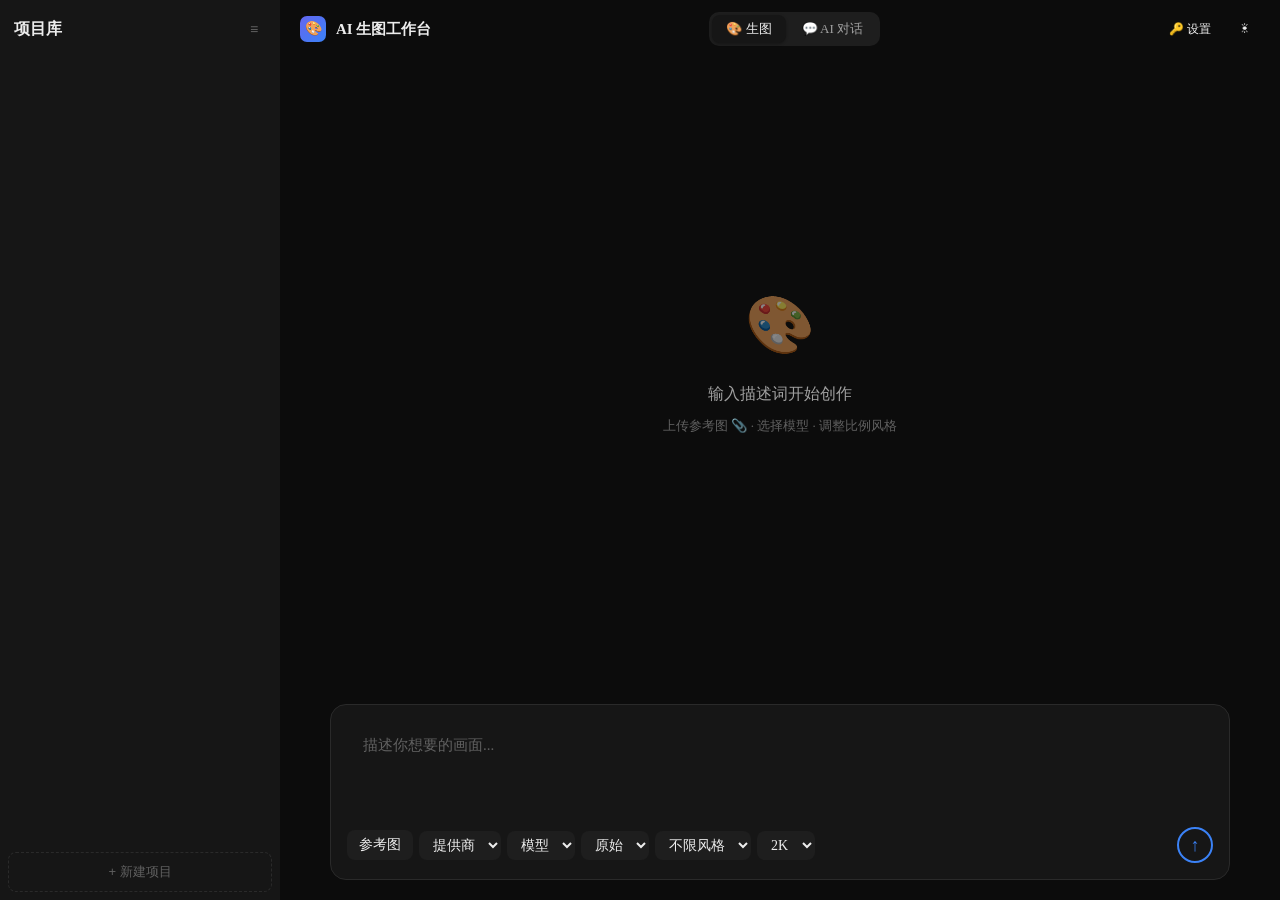
==== public/index.html @ 6ff05319 "feat: 添加 Google AI Studio — Gemini 2.5 Flash/Pro 对话 + Imagen 4 生图 | v2.3.0" ====
﻿<!DOCTYPE html>
<html lang="zh-CN">
<head>
  <meta charset="UTF-8">
  <meta name="app-version" content="2.1.0-20260521">
  <meta name="viewport" content="width=device-width, initial-scale=1.0">
  <title>AI 图片生成工作台</title>
  <link rel="stylesheet" href="css/style.css">
  <link rel="icon" href="data:image/svg+xml,<svg xmlns='http://www.w3.org/2000/svg' viewBox='0 0 32 32'><rect width='32' height='32' rx='8' fill='%233b82f6'/><text x='16' y='22' text-anchor='middle' fill='white' font-size='18'>🎨</text></svg>">
</head>
<body class="dark">

<div class="app-layout">

  <!-- ===== 左侧项目栏 ===== -->
  <aside class="sidebar" id="sidebar">
    <div class="sidebar-header">
      <span class="sidebar-title">项目库</span>
      <button class="btn-view-toggle" id="viewToggle" title="切换视图">≡</button>
    </div>
    <div class="project-list" id="projectList">
      <!-- JS 动态渲染 -->
    </div>
    <button class="btn-new-project" id="newProjectBtn">+ 新建项目</button>
  </aside>

  <!-- ===== 右侧主区域 ===== -->
  <main class="main-area">

    <header class="header">
      <div class="header-left">
        <div class="header-logo">🎨</div>
        <h1>AI 生图工作台</h1>
      </div>
      <div class="header-center">
        <div class="header-tabs" id="headerTabs">
          <button class="header-tab active" data-tab="image">🎨 生图</button>
          <button class="header-tab" data-tab="dialog">💬 AI 对话</button>
        </div>
      </div>
      <div class="header-right">
        <button class="btn btn-ghost btn-sm" id="settingsBtn">🔑 设置</button>
        <button class="btn btn-ghost btn-icon" id="themeToggle">☀</button>
      </div>
    </header>

    <div class="chat-view active" id="imageView">
      <div class="chat-container" id="chatContainer">
      <div class="chat-empty" id="chatEmpty">
        <div class="chat-empty-icon">🎨</div>
        <p>输入描述词开始创作</p>
        <p class="chat-empty-hint">上传参考图 📎 · 选择模型 · 调整比例风格</p>
      </div>
      <div class="chat-messages" id="chatMessages"></div>
      </div>
    </div>

    <div class="chat-view" id="dialogView">
      <div class="chat-container dialog-container" id="dialogContainer">
        <div class="chat-empty" id="dialogEmpty">
          <div class="chat-empty-icon">💬</div>
          <p>Gemini 3.1 Pro 智能对话</p>
          <p class="chat-empty-hint">随意聊天，也可以帮你构思生图 Prompt</p>
        </div>
        <div class="chat-messages dialog-messages" id="dialogMessages"></div>
      </div>
    </div>

    <!-- ===== 输入栏 ===== -->
    <div class="input-bar chat-view active" id="inputBar">
      <div class="input-bar-card">
        <div class="drag-overlay" id="dragOverlay">
          <div class="drag-overlay-icon">📎</div>
          <div class="drag-overlay-text">释放图片即可上传</div>
        </div>
        <textarea class="chat-input" id="chatInput" placeholder="描述你想要的画面..." rows="3" autofocus></textarea>
        <div class="attach-preview hidden" id="attachPreview"></div>
        <div class="input-toolbar">
          <div class="toolbar-left">
            <button class="toolbar-ref-btn" id="attachBtn">参考图</button>
            <select id="providerSelect" class="toolbar-select"><option value="">提供商</option></select>
            <select id="modelSelect" class="toolbar-select"><option value="">模型</option></select>
            <select id="sizeSelect" class="toolbar-select">
              <option value="">原始</option>
              <option value="1024x1024">1:1</option>
              <option value="1024x768">4:3</option>
              <option value="768x1024">3:4</option>
              <option value="1792x1024">16:9</option>
              <option value="1024x1792">9:16</option>
            </select>
            <select id="styleSelect" class="toolbar-select">
              <option value="">不限风格</option>
              <option value="photorealistic">写实</option>
              <option value="anime">二次元</option>
              <option value="oil-painting">油画</option>
              <option value="watercolor">水彩</option>
              <option value="cyberpunk">赛博朋克</option>
              <option value="minimalist">极简</option>
              <option value="3d-render">3D</option>
              <option value="pixel-art">像素</option>
            </select>
            <select id="qualitySelect" class="toolbar-select">
              <option value="2K">2K</option>
              <option value="4K">4K</option>
            </select>
          </div>
          <button class="btn btn-send-icon" id="sendBtn" title="生成">↑</button>
        </div>
      </div>
    </div>

    <div class="input-bar chat-view" id="dialogInputBar">
      <div class="input-bar-card input-bar-card">
        <textarea class="chat-input" id="dialogInput" placeholder="和 Gemini 3.1 Pro 聊天..." rows="3"></textarea>
        <div class="attach-preview hidden" id="dialogAttachPreview"></div>
        <div class="input-toolbar dialog-toolbar">
          <div class="toolbar-left">
            <button class="toolbar-ref-btn" id="dialogAttachBtn">参考图</button>            <select id="dialogModelSelect" class="toolbar-select">
            <option value="gemini-3.1-pro-preview">✨ Gemini 3.1 Pro</option>
            <option value="gemini-2.5-flash">Gemini 2.5 Flash (免费)</option>
            <option value="gemini-2.5-pro">Gemini 2.5 Pro (免费)</option>
            <option value="gemini-3.1-flash-preview-thinking-128">⚡ Gemini 3.1 Flash</option>
          </select>
          </div>
          <button class="btn btn-send-icon dialog-send-btn" id="dialogSendBtn" title="发送">↑</button>
        </div>
      </div>
    </div>

  </main>
</div>

<!-- ===== Lightbox ===== -->
<div class="lightbox" id="lightbox">
  <div class="lightbox-content">
    <button class="lightbox-close" id="lightboxClose">×</button>
    <img src="" alt="">
    <div class="lightbox-info"></div>
  </div>
  <div class="lightbox-actions">
    <button id="lightboxDownload">↓ 下载</button>
    <button id="lightboxRedo">↰ 做同款</button>
    <button id="lightboxContinue">✏️ 继续修改</button>
  </div>
</div>

<!-- ===== Toast ===== -->
<div class="toast-container" id="toastContainer"></div>

<!-- ===== 设置弹窗 ===== -->
<div class="modal-overlay hidden" id="settingsModal">
  <div class="modal">
    <h3>API Key 配置</h3>
    <p class="modal-hint">Key 仅保存在浏览器本地</p>
    <div class="form-group"><label>Google AI Studio (免费)</label><input type="password" class="apikey-input" data-provider="google" placeholder="AIzaSy..."></div>
    <div class="form-group"><label>BLTCY AI</label><input type="password" class="apikey-input" data-provider="bltcy" placeholder="sk-..."></div>
    <div class="form-group"><label>ChatGPT / OpenAI</label><input type="password" class="apikey-input" data-provider="chatgpt-image" placeholder="sk-..."></div>
    <div class="form-group"><label>豆包 (火山引擎)</label><input type="password" class="apikey-input" data-provider="doubao" placeholder="..."></div>
    <div class="modal-actions">
      <button class="btn" id="settingsClose">取消</button>
      <button class="btn btn-primary" onclick="window._saveSettings()">保存</button>
    </div>
  </div>
</div>

<!-- ===== 项目弹窗 ===== -->
<div class="modal-overlay hidden" id="projectModal">
  <div class="modal">
    <h3 id="projectModalTitle">新建项目</h3>
    <div class="form-group"><label>项目名称</label><input type="text" id="projectNameInput" placeholder="输入项目名..."></div>
    <div class="modal-actions">
      <button class="btn" id="projectModalClose">取消</button>
      <button class="btn btn-primary" id="projectModalSave">确认</button>
    </div>
  </div>
</div>

<script src="js/db.js"></script>
<script src="js/providers.js"></script>
<script src="js/app.js"></script>

</body>
</html>
---- public/css/style.css ----
﻿:root{--bg:#fcfcfc;--bg-card:#f2f2f2;--bg-input:#f3f4f6;--bg-hover:#f0f0f0;--text:#000000;--text-secondary:#6b7280;--text-muted:#9ca3af;--border:#e5e7eb;--accent:#2563eb;--accent-hover:#1d4ed8;--accent-light:#eff6ff;--danger:#ef4444;--success:#10b981;--radius:12px;--radius-sm:8px;--shadow:0 1px 3px rgba(0,0,0,.06);--shadow-lg:0 10px 25px rgba(0,0,0,.08);--transition:.2s ease;--font:-apple-system,BlinkMacSystemFont,''Segoe UI'',''PingFang SC'',''Microsoft YaHei'',sans-serif;--sidebar-w:280px}
.dark{--bg:#0c0c0c;--bg-card:#161616;--bg-input:#1e1e1e;--bg-hover:#252525;--text:#ededed;--text-secondary:#a0a0a0;--text-muted:#606060;--border:#2a2a2a;--accent:#3b82f6;--accent-hover:#60a5fa;--accent-light:#1e3a5f;--shadow:0 1px 3px rgba(0,0,0,.3);--shadow-lg:0 10px 25px rgba(0,0,0,.4)}
*,*::before,*::after{box-sizing:border-box;margin:0;padding:0}
html{font-size:16px;-webkit-font-smoothing:antialiased}
body{font-family:var(--font);background:var(--bg);color:var(--text);line-height:1.6;min-height:100vh;transition:background var(--transition),color var(--transition)}

/* ===== App Layout ===== */
.app-layout{display:flex;height:100vh;overflow:hidden}

/* ===== Sidebar ===== */
.sidebar{width:var(--sidebar-w);min-width:var(--sidebar-w);background:var(--bg-card);display:flex;flex-direction:column;overflow:hidden}
.sidebar-header{display:flex;align-items:center;justify-content:space-between;padding:16px 14px 12px}
.sidebar-title{font-size:16px;font-weight:700;color:var(--text)}
.btn-view-toggle{width:24px;height:24px;border-radius:4px;border:none;background:transparent;color:var(--text-muted);cursor:pointer;font-size:14px;display:flex;align-items:center;justify-content:center;transition:all var(--transition)}
.btn-view-toggle:hover{background:var(--bg-hover);color:var(--text)}
.project-list{flex:1;overflow-y:auto;padding:0 8px}
.project-item{display:flex;align-items:center;gap:10px;padding:8px 10px;border-radius:var(--radius-sm);cursor:pointer;transition:all var(--transition);margin-bottom:2px;color:var(--text-secondary);font-size:16px;font-weight:500}
.project-item:hover{background:var(--bg-hover);color:var(--text)}
.project-item.active{background:var(--accent-light);color:var(--accent)}
.project-item .proj-thumb{width:48px;height:48px;border-radius:6px;object-fit:cover;flex-shrink:0;background:var(--bg-input)}
.project-item .proj-thumb-placeholder{width:48px;height:48px;border-radius:6px;flex-shrink:0;background:var(--bg-input);display:flex;align-items:center;justify-content:center;font-size:16px}
.project-item .proj-info{flex:1;min-width:0;display:flex;flex-direction:column;gap:2px}
.project-item .proj-name{overflow:hidden;text-overflow:ellipsis;white-space:nowrap}
.project-item .proj-date{font-size:11px;color:var(--text-muted)}
.project-item .proj-del{opacity:0;font-size:14px;color:var(--text-muted);cursor:pointer;padding:2px 4px;transition:all var(--transition)}
.project-item:hover .proj-del{opacity:1}
.project-item .proj-del:hover{color:var(--danger)}
.project-item.list-view .proj-thumb,.project-item.list-view .proj-thumb-placeholder{display:none}
.project-item.list-view{gap:6px;padding:6px 10px}
.project-item.list-view .proj-date{display:none}
.btn-new-project{flex-shrink:0;margin:8px;padding:10px;border-radius:var(--radius-sm);border:1px dashed var(--border);background:transparent;color:var(--text-muted);font-size:13px;cursor:pointer;text-align:center;transition:all var(--transition)}
.btn-new-project:hover{border-color:var(--accent);color:var(--accent)}

/* ===== Main ===== */
.main-area{flex:1;display:flex;flex-direction:column;min-width:0;overflow:hidden}

/* ===== Header ===== */
.header{display:flex;align-items:center;padding:12px 20px;flex-shrink:0}.header-left{display:flex;align-items:center;gap:10px;flex-shrink:0}.header-center{flex:1;display:flex;justify-content:center}.header-right{display:flex;align-items:center;gap:6px;flex-shrink:0}
.header-logo{width:26px;height:26px;border-radius:7px;background:linear-gradient(135deg,#6366f1,#3b82f6);display:flex;align-items:center;justify-content:center;color:#fff;font-size:14px;flex-shrink:0}
.header h1{font-size:15px;font-weight:600;white-space:nowrap}
/* header-spacer removed - using header-center instead */

/* ===== Header Tabs ===== */
.header-tabs{display:flex;align-items:center;gap:2px;background:var(--bg-input);border-radius:10px;padding:3px}
.header-tab{padding:5px 14px;border-radius:8px;border:none;background:transparent;color:var(--text-secondary);font-size:13px;font-weight:500;font-family:var(--font);cursor:pointer;white-space:nowrap;transition:all var(--transition);display:flex;align-items:center;gap:5px}
.header-tab:hover{color:var(--text);background:var(--bg-hover)}
.header-tab.active{background:var(--bg-card);color:var(--text);box-shadow:var(--shadow)}

/* ===== Chat View Toggle ===== */
.chat-view{display:none;flex:1;flex-direction:column;min-height:0}
.chat-view.active{display:flex}

/* ===== Dialog Container ===== */
.dialog-container{flex:1;overflow-y:auto;padding:0 20px}
.dialog-messages{gap:16px}

/* ===== Dialog Bubbles ===== */
.dialog-bubble{max-width:80%;animation:fadeIn .3s ease;position:relative}
.dialog-bubble.user{align-self:flex-end}
.dialog-bubble.ai{align-self:flex-start}
.dialog-bubble-text{padding:10px 16px;border-radius:16px;font-size:15px;line-height:1.65;word-break:break-word}
.dialog-bubble.user .dialog-bubble-text{background:var(--accent);color:#fff;border-radius:18px 4px 18px 18px}
.dialog-bubble.ai .dialog-bubble-text{background:var(--bg-card);color:var(--text);border-radius:4px 18px 18px 18px}
.dialog-bubble.ai .dialog-bubble-text p{margin:6px 0}
.dialog-bubble.ai .dialog-bubble-text p:first-child{margin-top:0}
.dialog-bubble.ai .dialog-bubble-text p:last-child{margin-bottom:0}
.dialog-bubble.ai .dialog-bubble-text pre{background:var(--bg-input);border-radius:8px;padding:12px;overflow-x:auto;margin:8px 0;font-size:13px;line-height:1.5}
.dialog-bubble.ai .dialog-bubble-text code{font-family:'SF Mono','Fira Code','Consolas',monospace;font-size:13px}
.dialog-bubble.ai .dialog-bubble-text pre code{background:none;padding:0}
.dialog-bubble.ai .dialog-bubble-text ul,.dialog-bubble.ai .dialog-bubble-text ol{padding-left:20px;margin:6px 0}
.dialog-bubble.ai .dialog-bubble-text li{margin:2px 0}
.dialog-bubble.ai .dialog-bubble-text strong{font-weight:600}
.dialog-bubble.ai .dialog-bubble-text em{font-style:italic}
.dialog-bubble.ai .dialog-bubble-text h1,.dialog-bubble.ai .dialog-bubble-text h2,.dialog-bubble.ai .dialog-bubble-text h3{font-weight:600;margin:8px 0 4px;line-height:1.3}
.dialog-bubble.ai .dialog-bubble-text h1{font-size:18px}
.dialog-bubble.ai .dialog-bubble-text h2{font-size:16px}
.dialog-bubble.ai .dialog-bubble-text h3{font-size:14px}

.dialog-bubble-actions{display:flex;gap:4px;margin-top:6px}
.dialog-bubble-actions button{padding:4px 10px;border-radius:6px;border:1px solid var(--border);background:var(--bg-card);color:var(--text-secondary);cursor:pointer;font-size:12px;font-family:var(--font);transition:all var(--transition);display:flex;align-items:center;gap:4px}
.dialog-bubble-actions button:hover{color:var(--accent);border-color:var(--accent);background:var(--accent-light)}

/* ===== Dialog Input ===== */
.dialog-input{padding:12px 20px 20px;flex:0 0 auto!important}

.dialog-toolbar{margin-top:10px;display:flex;align-items:center;justify-content:space-between}



/* ===== Bridge Button in Dialog ===== */
.dialog-bridge-btn{padding:4px 10px;border-radius:6px;border:1px dashed var(--accent);background:transparent;color:var(--accent);cursor:pointer;font-size:12px;font-family:var(--font);transition:all var(--transition);margin-top:6px}
.dialog-bridge-btn:hover{background:var(--accent);color:#fff;border-style:solid}


/* ===== Buttons ===== */
.btn{display:inline-flex;align-items:center;gap:4px;padding:6px 12px;border-radius:var(--radius-sm);font-size:13px;font-weight:500;font-family:var(--font);cursor:pointer;border:1px solid var(--border);background:var(--bg-card);color:var(--text);transition:all var(--transition);white-space:nowrap}
.btn:hover{background:var(--bg-hover)}
.btn-primary{background:var(--accent);color:#fff;border-color:var(--accent)}
.btn-primary:hover{background:var(--accent-hover)}
.btn-ghost{border-color:transparent;background:transparent}
.btn-ghost:hover{background:var(--bg-hover)}
.btn-sm{padding:5px 10px;font-size:12px}
.btn-icon{padding:6px;min-width:32px;justify-content:center;border:none;background:transparent}
.btn-icon:hover{background:var(--bg-hover)}
.btn-send-icon{width:36px;height:36px;border-radius:50%;padding:0;font-size:18px;font-weight:700;flex-shrink:0;align-self:flex-end;display:flex;align-items:center;justify-content:center;border:2px solid var(--accent);background:transparent;color:var(--accent);cursor:pointer;transition:all var(--transition)}.btn-send-icon:hover{background:var(--accent);color:#fff}.btn-send-icon:disabled{opacity:.4;cursor:not-allowed}
.btn:disabled{opacity:.4;cursor:not-allowed}.btn-send-icon.btn-cancel{border-color:var(--danger)!important;color:var(--danger)!important;background:transparent!important}.btn-send-icon.btn-cancel:hover{background:var(--danger)!important;color:#fff!important}

/* ===== Chat ===== */
.chat-container{flex:1;overflow-y:auto;padding:0 20px;display:flex;flex-direction:column}
.chat-empty{flex:1;display:flex;flex-direction:column;align-items:center;justify-content:center;gap:10px;text-align:center;color:var(--text-secondary);padding:40px}
.chat-empty-icon{font-size:56px;opacity:.5}
.chat-empty-hint{font-size:13px;color:var(--text-muted)}
.chat-messages{display:flex;flex-direction:column;gap:20px;padding:16px 0;max-width:860px;width:100%;margin:0 auto}

/* ===== Chat Bubbles ===== */
.chat-bubble{max-width:80%;animation:fadeIn .3s ease;position:relative}
.chat-bubble.user{align-self:flex-end}
.chat-bubble.ai{align-self:flex-start}
.chat-bubble-text{color:var(--text);padding:8px 14px;border-radius:12px;font-size:16px;line-height:1.5;word-break:break-word;background:var(--bg-card)}
.chat-bubble.ai .chat-bubble-text{background:var(--bg-card);color:var(--text);border-radius:4px 18px 18px 18px;padding:10px 16px}
.chat-bubble-image{margin-top:6px}
.chat-bubble-image img{max-width:420px;max-height:340px;border-radius:16px;display:block;cursor:pointer;transition:transform var(--transition)}
.chat-bubble-image img:hover{transform:scale(1.02)}
.chat-bubble-actions{display:flex;gap:4px;margin-top:8px}
.chat-bubble-actions button{width:28px;height:28px;border-radius:6px;border:none;background:transparent;color:var(--text-secondary);cursor:pointer;font-size:15px;display:flex;align-items:center;justify-content:center;transition:all var(--transition)}
.chat-bubble-actions button:hover{color:var(--text);background:var(--bg-hover)}
.chat-bubble-time{font-size:10px;color:var(--text-muted);margin-top:4px;padding-left:2px}
.msg-del-btn{position:absolute;top:-6px;right:-6px;width:22px;height:22px;border-radius:50%;background:var(--danger);color:#fff;border:none;cursor:pointer;font-size:11px;display:none;align-items:center;justify-content:center;line-height:1;z-index:2}
.chat-bubble:hover .msg-del-btn,.chat-bubble.ai:hover .msg-del-btn{display:flex}
.chat-bubble.user .msg-del-btn{right:auto;left:-6px}

/* ===== Input Bar ===== */
.input-bar{max-width:900px;margin:0 auto;width:100%;padding:12px 0 20px;flex:0 0 auto!important}
.input-bar-card{width:100%;background:#fff;border:1px solid var(--border);border-radius:16px;padding:16px;position:relative}.dark .input-bar-card{background:var(--bg-card)}
.input-bar-card.drag-over{border-color:var(--accent);box-shadow:0 0 0 1px var(--accent)}
.chat-input{display:block;width:100%;min-height:72px;max-height:360px;padding:12px 16px;border:none;border-radius:10px;background:transparent;color:var(--text);font-size:15px;font-family:var(--font);line-height:1.6;outline:none;resize:none;transition:background var(--transition)}
.chat-input:focus{background:transparent}
.chat-input::placeholder{color:var(--text-muted)}
.attach-preview{display:flex;gap:6px;overflow-x:auto;padding:8px 0 0 0;flex-wrap:wrap}
.attach-preview img{height:40px;border-radius:6px;border:1px solid var(--border)}
.attach-preview .attach-item{position:relative;flex-shrink:0}
.attach-preview .attach-del{position:absolute;top:-7px;right:-7px;width:18px;height:18px;border-radius:50%;background:var(--danger);color:#fff;border:none;cursor:pointer;font-size:10px;display:flex;align-items:center;justify-content:center;line-height:1}
.input-toolbar{display:flex;align-items:center;justify-content:space-between;gap:8px;margin-top:10px;flex-wrap:wrap}
.toolbar-left{display:flex;align-items:center;gap:6px;flex-wrap:wrap}
.toolbar-select{padding:6px 10px;border:none;border-radius:8px;background:var(--bg-input);color:var(--text);font-size:14px;font-family:var(--font);cursor:pointer;outline:none;transition:all var(--transition)}
.toolbar-select:focus{outline:2px solid var(--accent);outline-offset:-2px}
.toolbar-select option{background:var(--bg-card);color:var(--text)}
.toolbar-ref-btn{padding:6px 12px;border:none;border-radius:8px;background:var(--bg-input);color:var(--text);font-size:14px;font-family:var(--font);cursor:pointer;white-space:nowrap;transition:all var(--transition)}
.toolbar-ref-btn:hover{background:var(--bg-hover);color:var(--accent)}

/* ===== Drag Overlay ===== */
.drag-overlay{display:none;position:absolute;inset:0;background:var(--accent-light);border-radius:16px;z-index:10;flex-direction:column;align-items:center;justify-content:center;gap:8px}
.input-bar-card.drag-over .drag-overlay{display:flex}
.drag-overlay-icon{font-size:32px;opacity:.6}
.drag-overlay-text{font-size:14px;color:var(--accent);font-weight:500}

/* ===== Lightbox ===== */
.lightbox{position:fixed;inset:0;z-index:1000;background:rgba(0,0,0,.92);display:flex;align-items:center;justify-content:center;opacity:0;pointer-events:none;transition:opacity .3s}
.lightbox.open{opacity:1;pointer-events:all}
.lightbox-content{max-width:90vw;max-height:80vh;position:relative}
.lightbox-content img{max-width:90vw;max-height:80vh;border-radius:8px;object-fit:contain}
.lightbox-close{position:absolute;top:-36px;right:0;background:none;border:none;color:#fff;font-size:28px;cursor:pointer;opacity:.7}
.lightbox-close:hover{opacity:1}
.lightbox-info{position:absolute;bottom:-40px;left:0;right:0;color:#aaa;font-size:13px;text-align:center}
.lightbox-actions{display:flex;gap:8px;justify-content:center;position:fixed;bottom:80px;left:50%;transform:translateX(-50%)}
.lightbox-actions button{padding:8px 16px;border-radius:var(--radius-sm);background:rgba(255,255,255,.1);color:#fff;border:1px solid rgba(255,255,255,.15);cursor:pointer;font-size:13px;font-family:var(--font);transition:background var(--transition)}
.lightbox-actions button:hover{background:rgba(255,255,255,.2)}

/* ===== Loading ===== */
.loading-dots{display:flex;align-items:center;gap:8px;padding:12px 16px;align-self:flex-start}
.loading-dots span{width:8px;height:8px;border-radius:50%;background:var(--text-muted);animation:dotBounce 1.4s infinite ease-in-out}
.loading-dots span:nth-child(1){animation-delay:0s}
.loading-dots span:nth-child(2){animation-delay:.2s}
.loading-dots span:nth-child(3){animation-delay:.4s}

@keyframes dotBounce{0%,80%,100%{transform:scale(.6);opacity:.4}40%{transform:scale(1);opacity:1}}

/* ===== Modal ===== */
.modal-overlay{position:fixed;inset:0;z-index:1100;background:rgba(0,0,0,.6);display:flex;align-items:center;justify-content:center}
.modal{background:var(--bg-card);border:1px solid var(--border);border-radius:var(--radius);padding:24px;width:90%;max-width:420px;box-shadow:var(--shadow-lg)}
.modal h3{font-size:15px;font-weight:600;margin-bottom:16px}
.modal .form-group{margin-bottom:14px}
.modal .form-group label{display:block;font-size:12px;font-weight:500;color:var(--text-secondary);margin-bottom:4px}
.modal .form-group input{width:100%;padding:8px 12px;border:1px solid var(--border);border-radius:6px;background:var(--bg-input);color:var(--text);font-size:13px;font-family:var(--font);outline:none}
.modal .form-group input:focus{border-color:var(--accent)}
.modal-hint{font-size:12px;color:var(--text-muted);margin:-8px 0 16px}
.modal-actions{display:flex;gap:8px;justify-content:flex-end;margin-top:20px}

/* ===== Toast ===== */
.toast-container{position:fixed;bottom:24px;right:24px;z-index:2000;display:flex;flex-direction:column-reverse;gap:8px;align-items:flex-end;pointer-events:none}
.toast{padding:10px 20px;border-radius:var(--radius-sm);font-size:14px;color:#fff;text-align:center;animation:slideUp .3s ease;box-shadow:var(--shadow-lg);pointer-events:all}
.toast.success{background:var(--success)}.toast.error{background:var(--danger)}.toast.info{background:var(--accent)}

/* ===== Animations ===== */
@keyframes fadeIn{from{opacity:0;transform:translateY(8px)}to{opacity:1;transform:translateY(0)}}
@keyframes slideUp{from{transform:translateY(10px);opacity:0}to{transform:translateY(0);opacity:1}}

/* ===== Responsive ===== */
@media(max-width:768px){`n  .header-tabs{gap:0}`n  .header-tab{padding:4px 10px;font-size:12px}
  .sidebar{width:56px;min-width:56px}
  .sidebar-title,.project-item .proj-name,.btn-new-project{display:none}
  .sidebar-header{justify-content:center;padding:12px 0}
  .project-item{justify-content:center;padding:8px 0}
  .chat-container{padding:0 10px}
  .input-bar{padding:10px 0 14px}
  .input-bar-card{padding:12px}
  .chat-input{font-size:14px;min-height:56px;max-height:240px}
  .toolbar-select{font-size:12px;padding:5px 8px}
  .btn-send{padding:6px 14px;font-size:13px}
}
@media(max-width:480px){`n  .header-tab{padding:4px 8px;font-size:11px}
  .sidebar{display:none}
  .header{padding:10px 12px}
  .header h1{font-size:13px}
  .chat-bubble{max-width:92%}
  .input-toolbar{gap:4px}
  .toolbar-select{font-size:11px;padding:4px 6px}
  .input-bar{padding:8px 0 10px}
}

/* ===== Scrollbar ===== */
::-webkit-scrollbar{width:4px}
::-webkit-scrollbar-track{background:transparent}
::-webkit-scrollbar-thumb{background:var(--border);border-radius:2px}

.hidden{display:none !important}
.msg-del-btn{display:none !important}
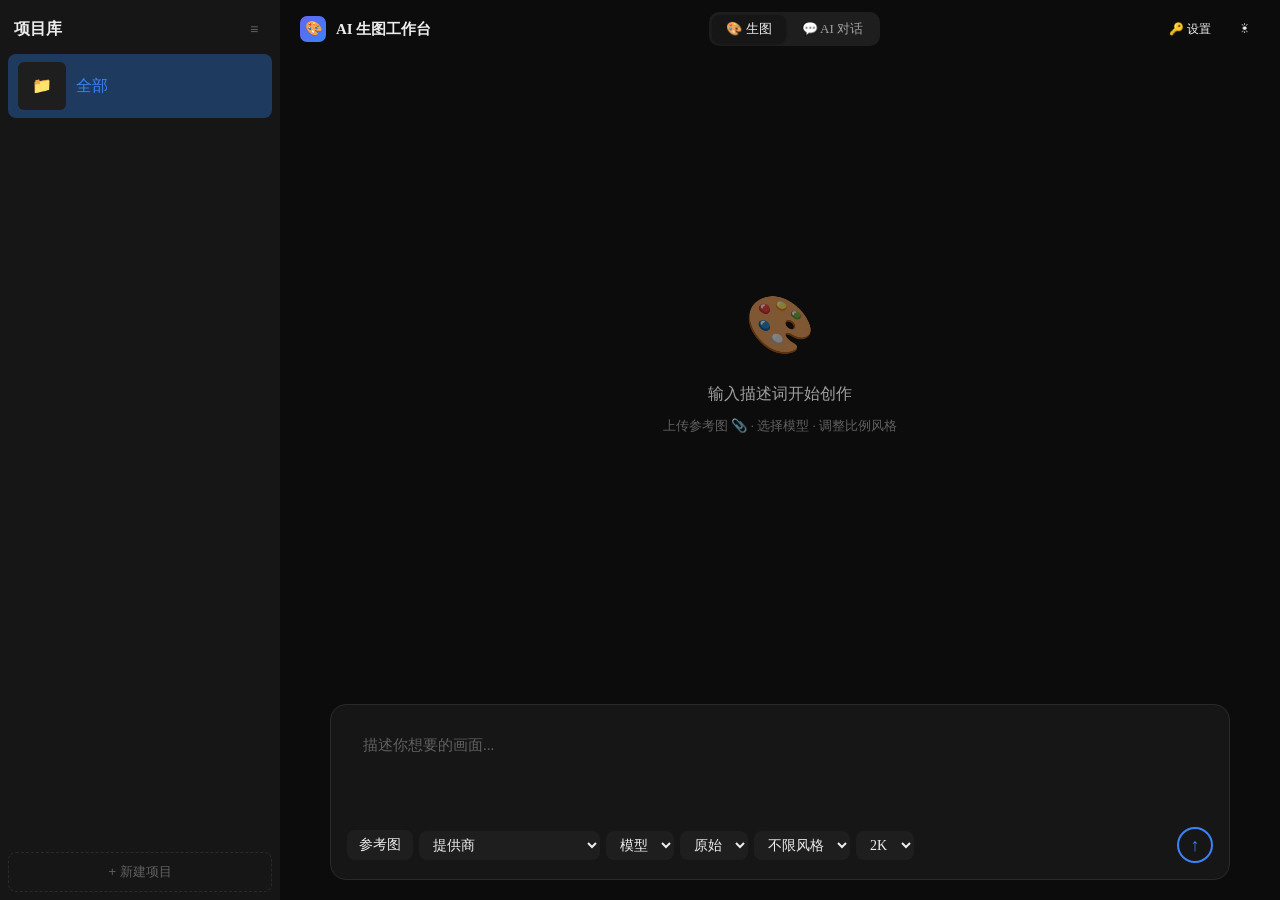
==== commit 6420f7d9: "fix: Google API v1 + gemini-2.0-flash-exp" ====
--- a/public/index.html
+++ b/public/index.html
@@ -110,15 +110,15 @@
     </div>
 
     <div class="input-bar chat-view" id="dialogInputBar">
-      <div class="input-bar-card input-bar-card">
+      <div class="input-bar-card">
         <textarea class="chat-input" id="dialogInput" placeholder="和 Gemini 3.1 Pro 聊天..." rows="3"></textarea>
         <div class="attach-preview hidden" id="dialogAttachPreview"></div>
-        <div class="input-toolbar dialog-toolbar">
+        <div class="input-toolbar">
           <div class="toolbar-left">
             <button class="toolbar-ref-btn" id="dialogAttachBtn">参考图</button>            <select id="dialogModelSelect" class="toolbar-select">
             <option value="gemini-3.1-pro-preview">✨ Gemini 3.1 Pro</option>
-            <option value="gemini-2.5-flash">Gemini 2.5 Flash (免费)</option>
-            <option value="gemini-2.5-pro">Gemini 2.5 Pro (免费)</option>
+            <option value="gemini-2.0-flash-exp">Gemini 2.0 Flash (免费)</option>
+            <option value="gemini-2.5-pro-exp">Gemini 2.5 Pro (免费)</option>
             <option value="gemini-3.1-flash-preview-thinking-128">⚡ Gemini 3.1 Flash</option>
           </select>
           </div>
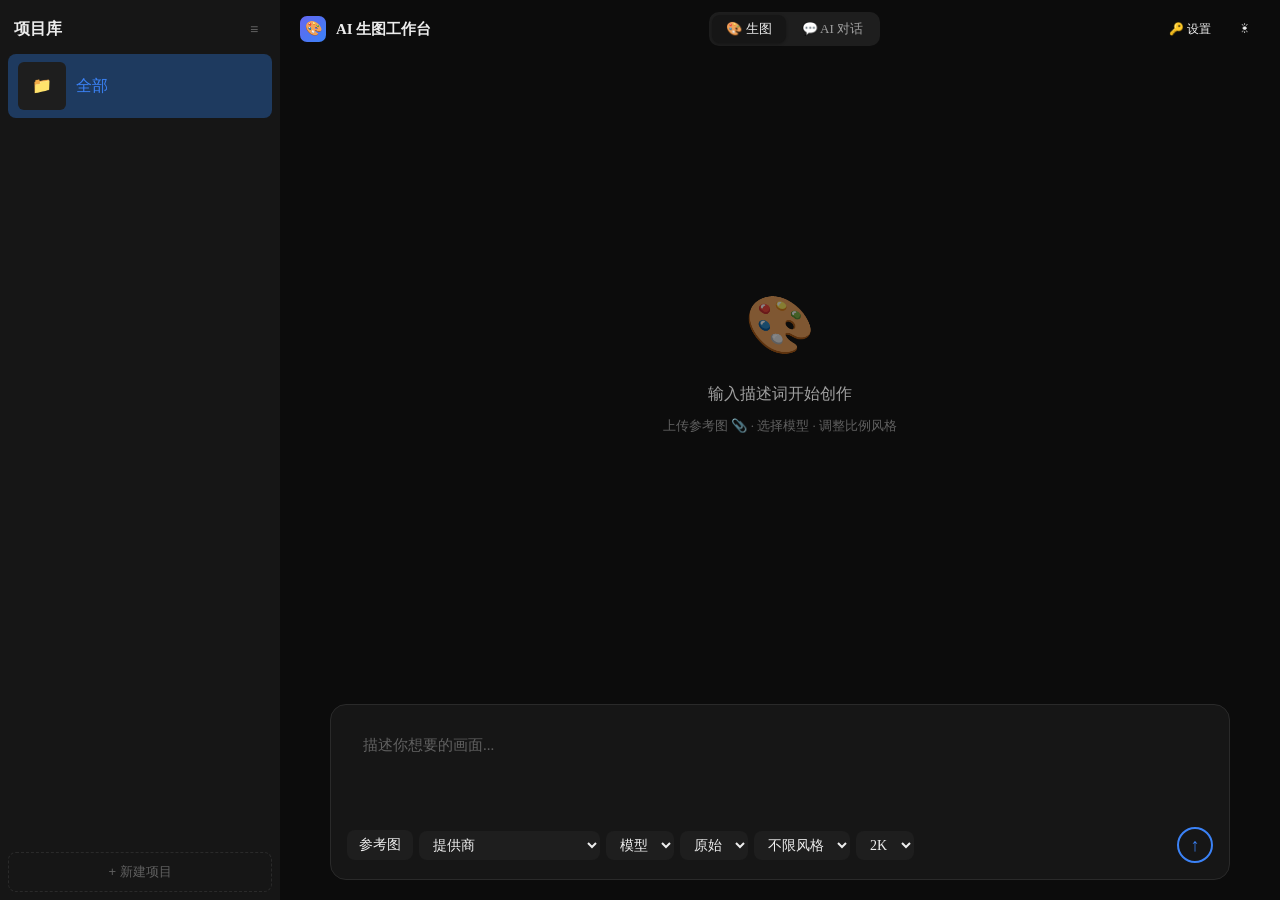
==== commit cf997dfb: "fix: Google 模型改用 gemini-1.5-flash（稳定版）" ====
--- a/public/index.html
+++ b/public/index.html
@@ -117,8 +117,8 @@
           <div class="toolbar-left">
             <button class="toolbar-ref-btn" id="dialogAttachBtn">参考图</button>            <select id="dialogModelSelect" class="toolbar-select">
             <option value="gemini-3.1-pro-preview">✨ Gemini 3.1 Pro</option>
-            <option value="gemini-2.0-flash-exp">Gemini 2.0 Flash (免费)</option>
-            <option value="gemini-2.5-pro-exp">Gemini 2.5 Pro (免费)</option>
+            <option value="gemini-1.5-flash">Gemini 1.5 Flash (免费)</option>
+            <option value="gemini-2.5-pro-exp">Gemini 1.5 Flash (快速)</option>
             <option value="gemini-3.1-flash-preview-thinking-128">⚡ Gemini 3.1 Flash</option>
           </select>
           </div>
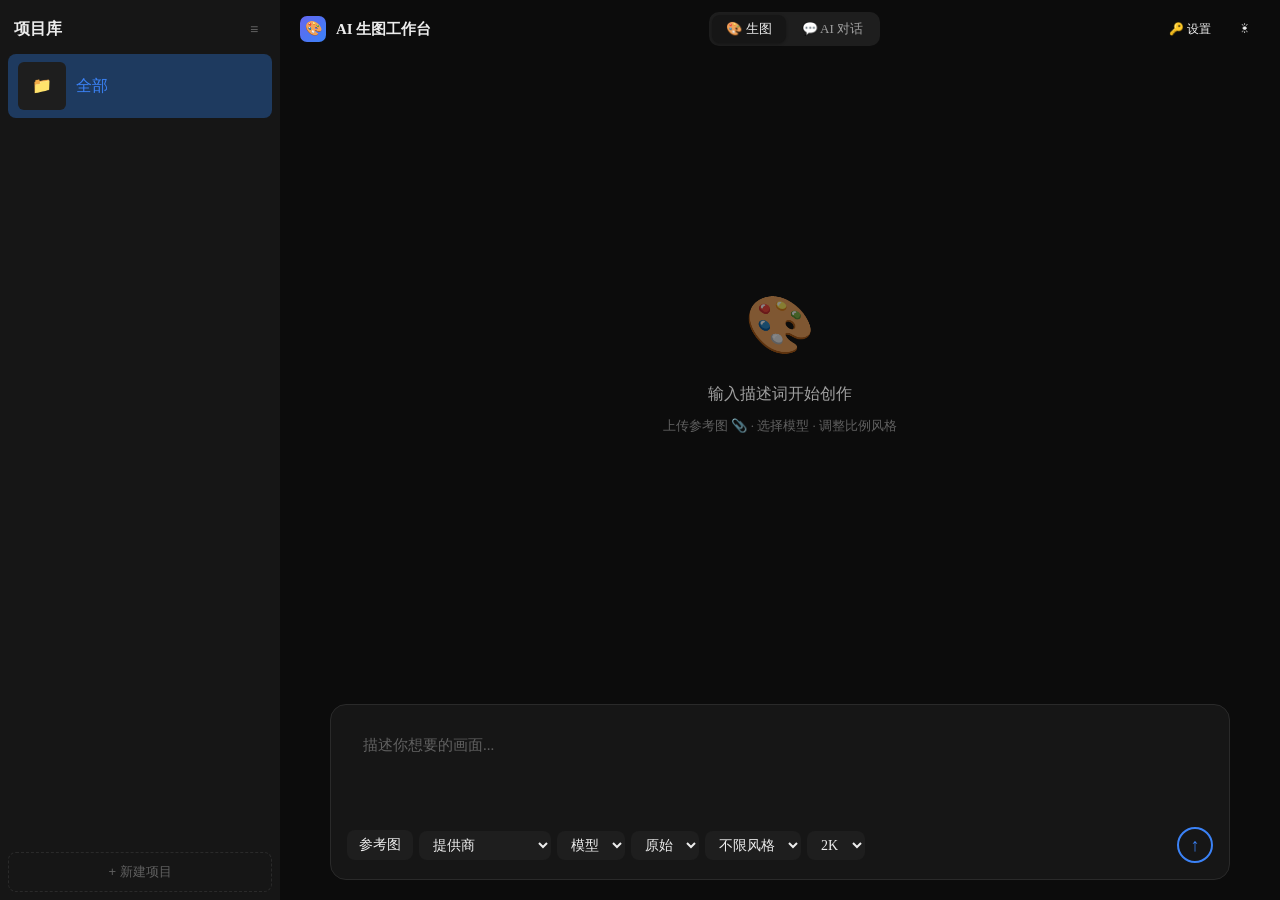
==== commit 521b2507: "fix: Google API v1 + gemini-2.0-flash" ====
--- a/public/index.html
+++ b/public/index.html
@@ -117,8 +117,8 @@
           <div class="toolbar-left">
             <button class="toolbar-ref-btn" id="dialogAttachBtn">参考图</button>            <select id="dialogModelSelect" class="toolbar-select">
             <option value="gemini-3.1-pro-preview">✨ Gemini 3.1 Pro</option>
-            <option value="gemini-1.5-flash">Gemini 1.5 Flash (免费)</option>
-            <option value="gemini-2.5-pro-exp">Gemini 1.5 Flash (快速)</option>
+            <option value="gemini-2.0-flash">Gemini 2.0 Flash (免费)</option>
+            <option value="gemini-2.5-pro-exp">Gemini 2.0 Flash (快速)</option>
             <option value="gemini-3.1-flash-preview-thinking-128">⚡ Gemini 3.1 Flash</option>
           </select>
           </div>
